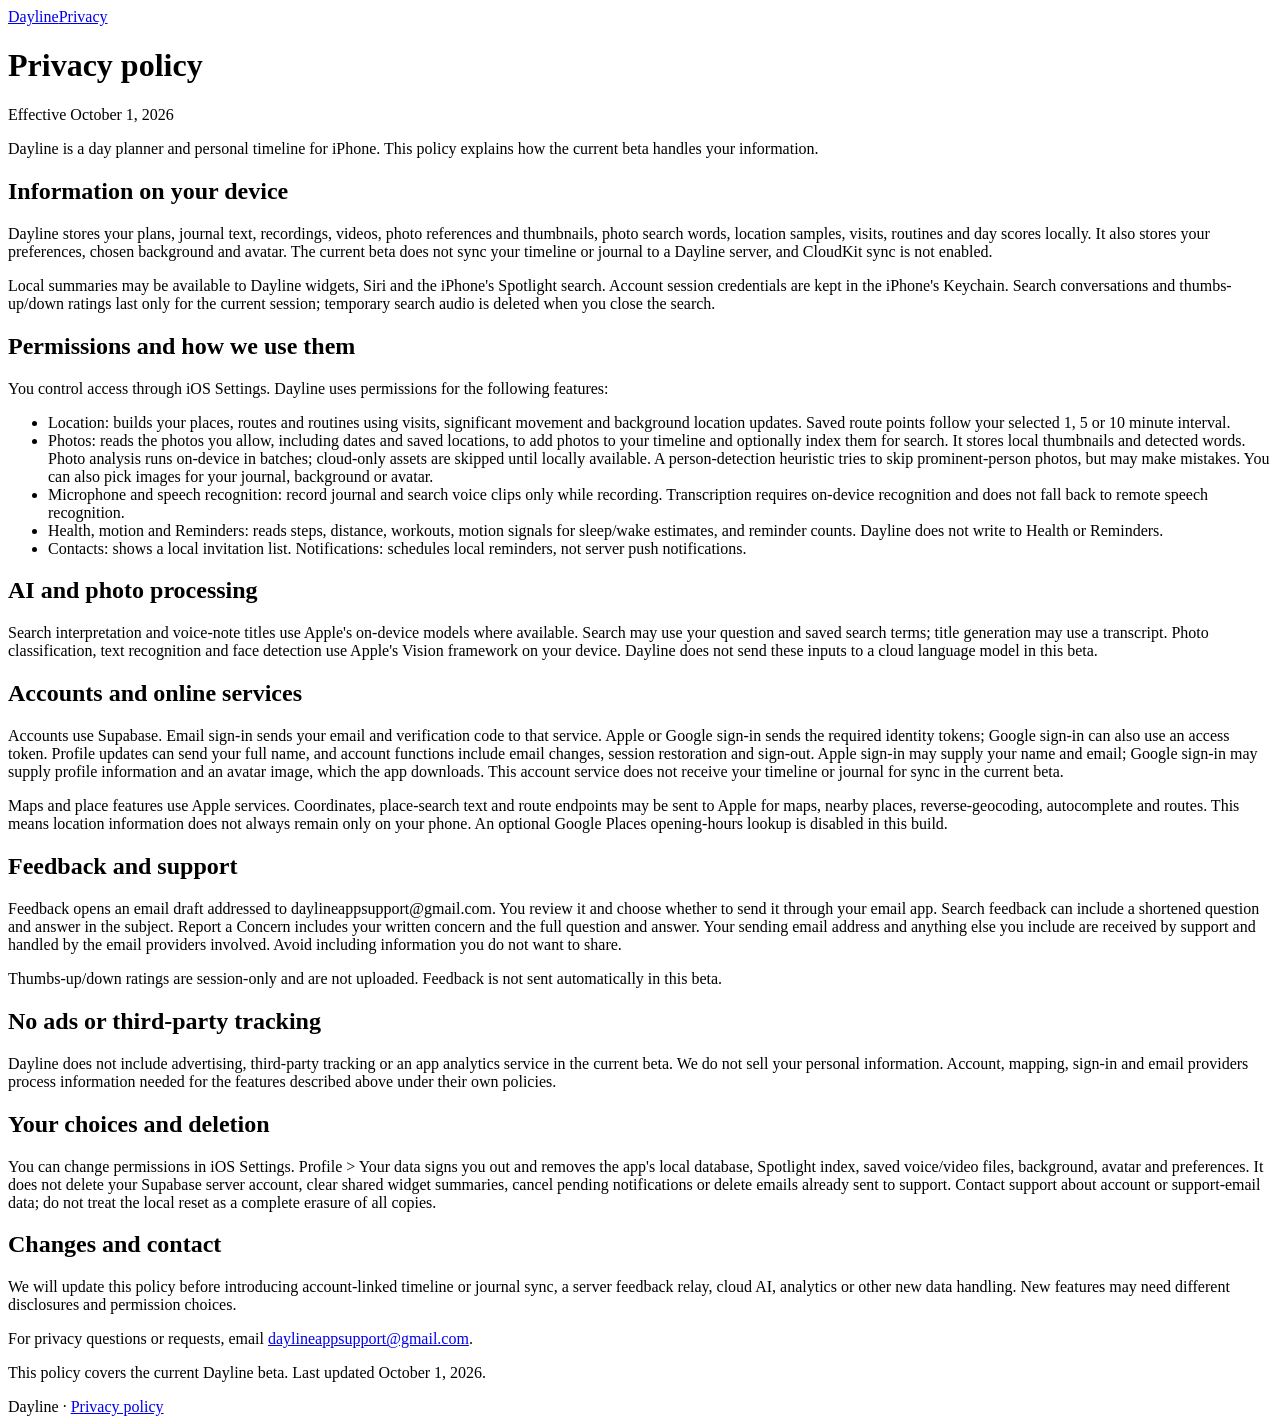
==== privacy/privacy/index.html @ a52454af "Rename 2-privacy.html to privacy/privacy/index.html" ====
<!doctype html><html lang="en-US"><head><meta charset="utf-8"><meta name="viewport" content="width=device-width,initial-scale=1"><title>Dayline | Privacy policy</title><meta name="description" content="Dayline, a day planner and personal timeline for iPhone."><link rel="stylesheet" href="/style.css"></head><body><header><a class="brand" href="/">Dayline</a><a href="/privacy">Privacy</a></header><main class="policy"><h1>Privacy policy</h1><p class="meta">Effective October 1, 2026</p><p>Dayline is a day planner and personal timeline for iPhone. This policy explains how the current beta handles your information.</p><section><h2>Information on your device</h2><p>Dayline stores your plans, journal text, recordings, videos, photo references and thumbnails, photo search words, location samples, visits, routines and day scores locally. It also stores your preferences, chosen background and avatar. The current beta does not sync your timeline or journal to a Dayline server, and CloudKit sync is not enabled.</p><p>Local summaries may be available to Dayline widgets, Siri and the iPhone's Spotlight search. Account session credentials are kept in the iPhone's Keychain. Search conversations and thumbs-up/down ratings last only for the current session; temporary search audio is deleted when you close the search.</p></section><section><h2>Permissions and how we use them</h2><p>You control access through iOS Settings. Dayline uses permissions for the following features:</p><ul><li>Location: builds your places, routes and routines using visits, significant movement and background location updates. Saved route points follow your selected 1, 5 or 10 minute interval.</li><li>Photos: reads the photos you allow, including dates and saved locations, to add photos to your timeline and optionally index them for search. It stores local thumbnails and detected words. Photo analysis runs on-device in batches; cloud-only assets are skipped until locally available. A person-detection heuristic tries to skip prominent-person photos, but may make mistakes. You can also pick images for your journal, background or avatar.</li><li>Microphone and speech recognition: record journal and search voice clips only while recording. Transcription requires on-device recognition and does not fall back to remote speech recognition.</li><li>Health, motion and Reminders: reads steps, distance, workouts, motion signals for sleep/wake estimates, and reminder counts. Dayline does not write to Health or Reminders.</li><li>Contacts: shows a local invitation list. Notifications: schedules local reminders, not server push notifications.</li></ul></section><section><h2>AI and photo processing</h2><p>Search interpretation and voice-note titles use Apple's on-device models where available. Search may use your question and saved search terms; title generation may use a transcript. Photo classification, text recognition and face detection use Apple's Vision framework on your device. Dayline does not send these inputs to a cloud language model in this beta.</p></section><section><h2>Accounts and online services</h2><p>Accounts use Supabase. Email sign-in sends your email and verification code to that service. Apple or Google sign-in sends the required identity tokens; Google sign-in can also use an access token. Profile updates can send your full name, and account functions include email changes, session restoration and sign-out. Apple sign-in may supply your name and email; Google sign-in may supply profile information and an avatar image, which the app downloads. This account service does not receive your timeline or journal for sync in the current beta.</p><p>Maps and place features use Apple services. Coordinates, place-search text and route endpoints may be sent to Apple for maps, nearby places, reverse-geocoding, autocomplete and routes. This means location information does not always remain only on your phone. An optional Google Places opening-hours lookup is disabled in this build.</p></section><section><h2>Feedback and support</h2><p>Feedback opens an email draft addressed to daylineappsupport@gmail.com. You review it and choose whether to send it through your email app. Search feedback can include a shortened question and answer in the subject. Report a Concern includes your written concern and the full question and answer. Your sending email address and anything else you include are received by support and handled by the email providers involved. Avoid including information you do not want to share.</p><p>Thumbs-up/down ratings are session-only and are not uploaded. Feedback is not sent automatically in this beta.</p></section><section><h2>No ads or third-party tracking</h2><p>Dayline does not include advertising, third-party tracking or an app analytics service in the current beta. We do not sell your personal information. Account, mapping, sign-in and email providers process information needed for the features described above under their own policies.</p></section><section><h2>Your choices and deletion</h2><p>You can change permissions in iOS Settings. Profile &gt; Your data signs you out and removes the app's local database, Spotlight index, saved voice/video files, background, avatar and preferences. It does not delete your Supabase server account, clear shared widget summaries, cancel pending notifications or delete emails already sent to support. Contact support about account or support-email data; do not treat the local reset as a complete erasure of all copies.</p></section><section><h2>Changes and contact</h2><p>We will update this policy before introducing account-linked timeline or journal sync, a server feedback relay, cloud AI, analytics or other new data handling. New features may need different disclosures and permission choices.</p><p>For privacy questions or requests, email <a href="mailto:daylineappsupport@gmail.com">daylineappsupport@gmail.com</a>.</p></section><p class="meta">This policy covers the current Dayline beta. Last updated October 1, 2026.</p></main><footer>Dayline · <a href="/privacy">Privacy policy</a></footer></body></html>
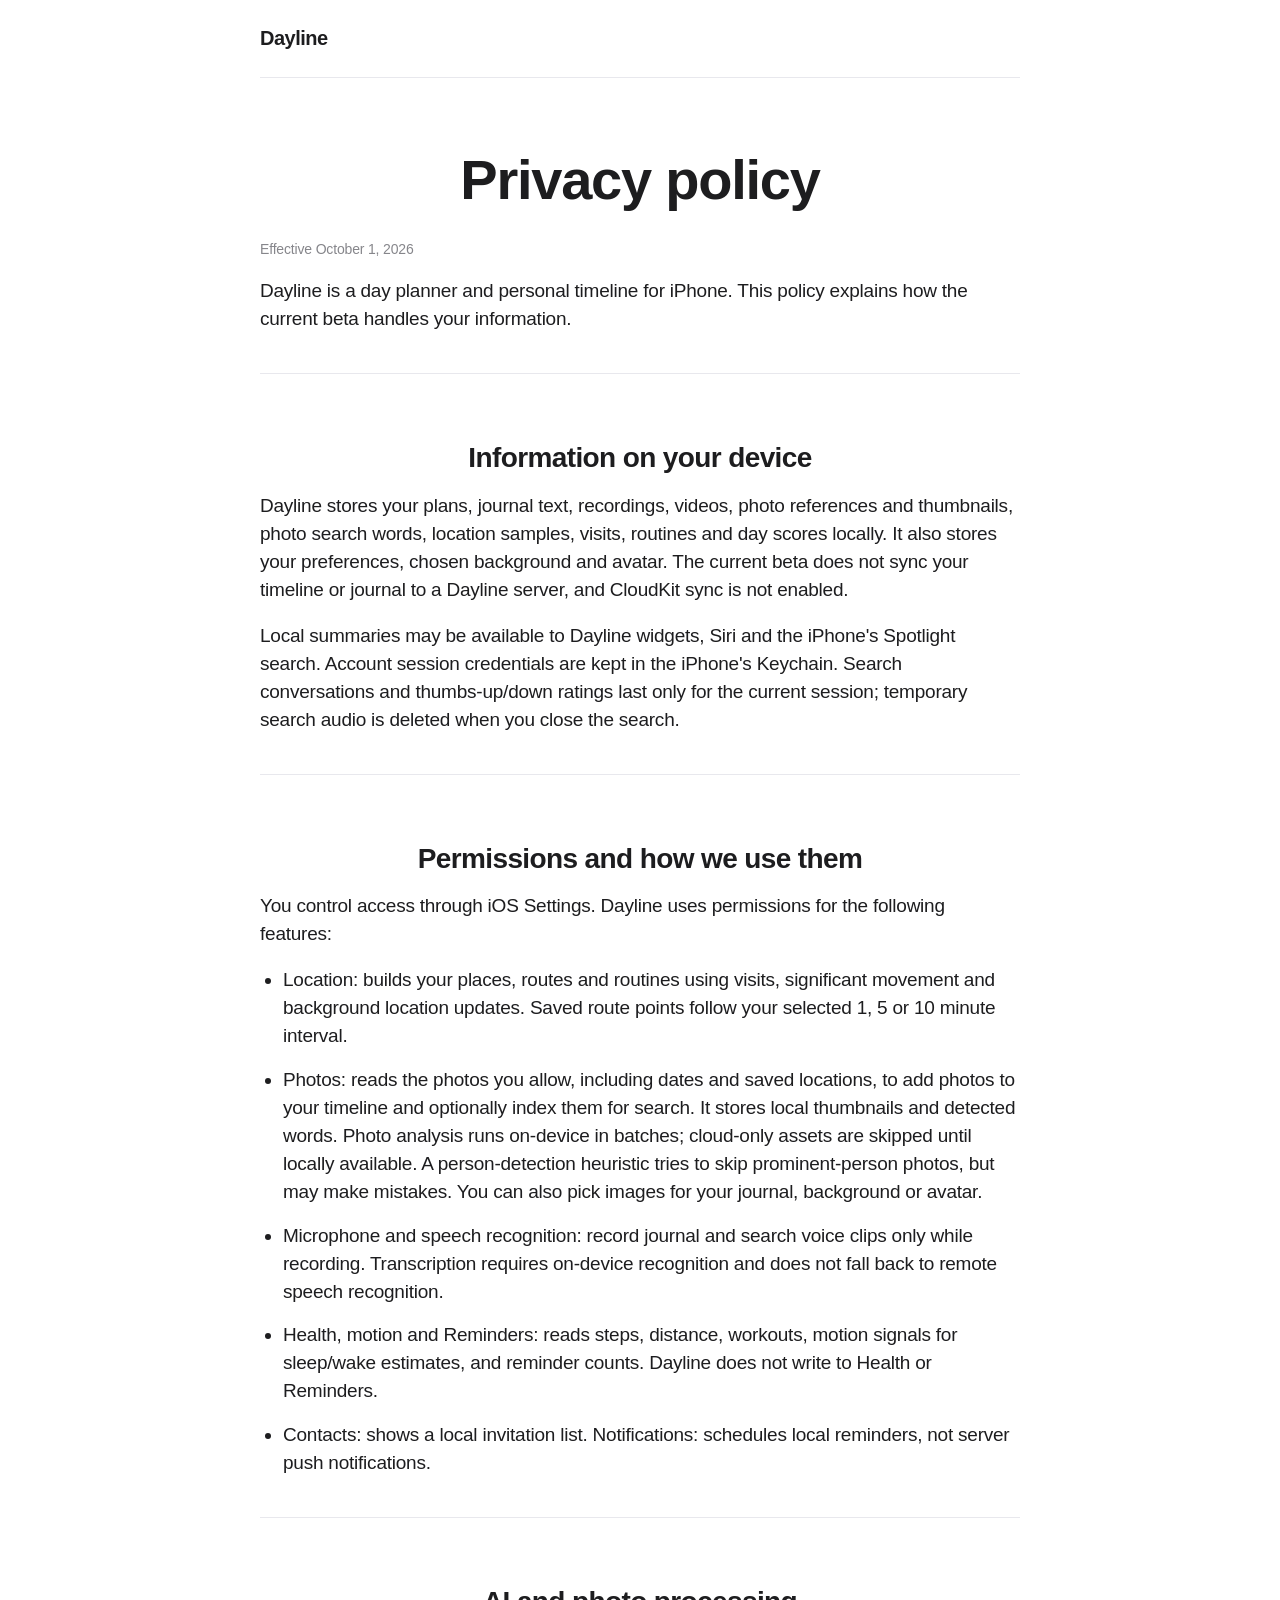
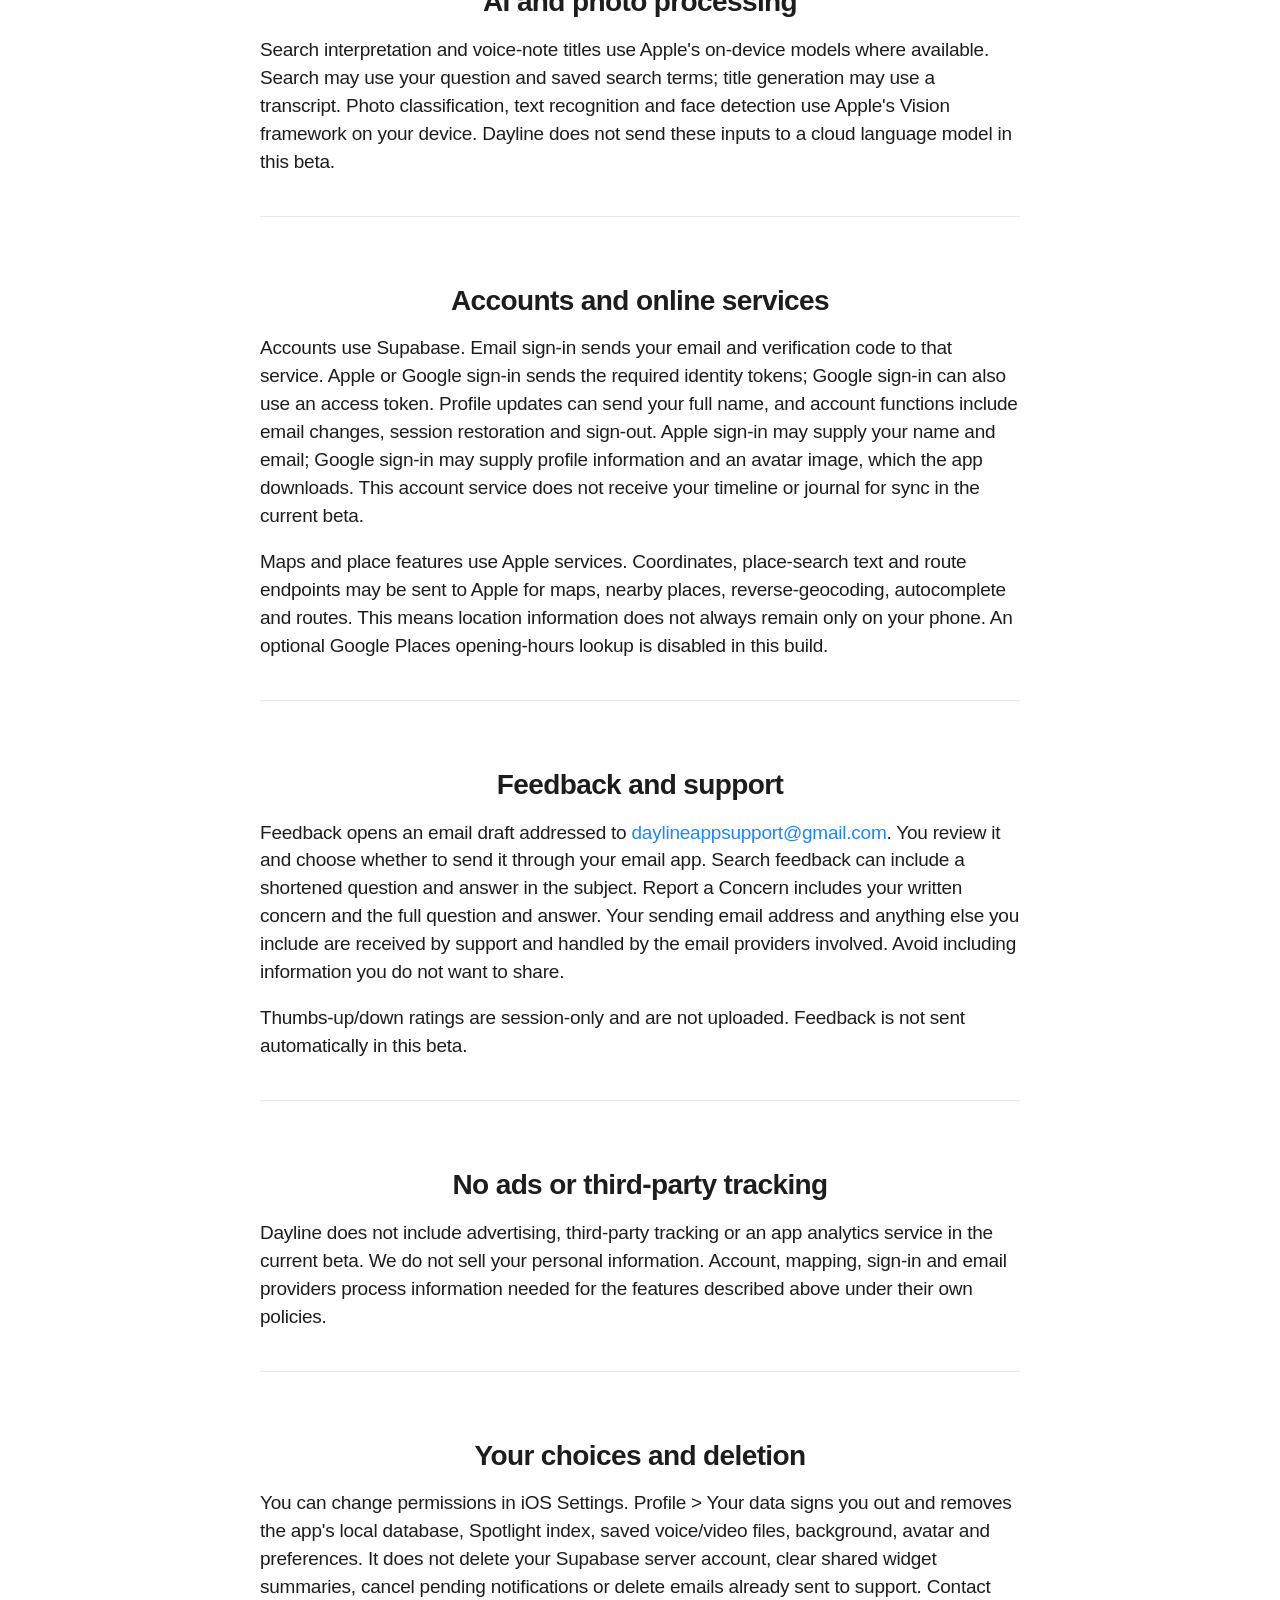
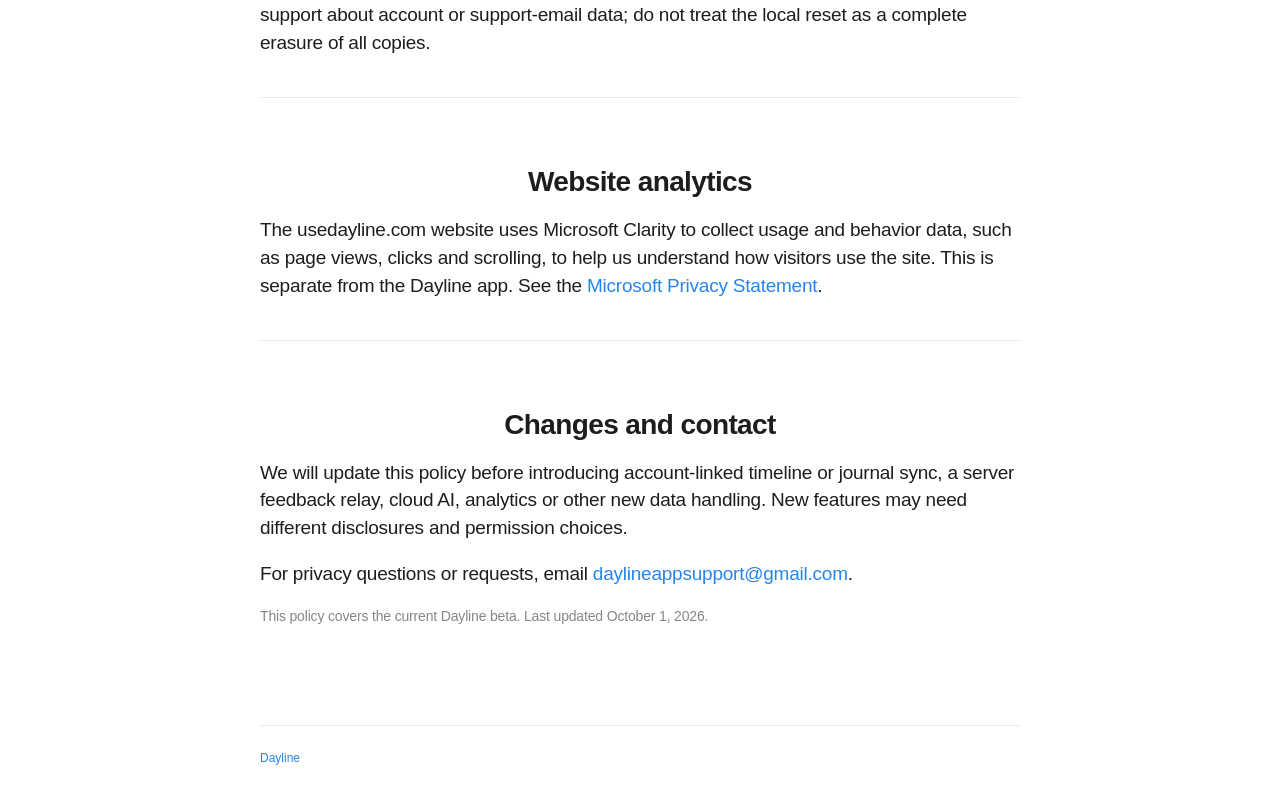
==== commit deba6f1b: "Keep all served privacy pages aligned with analytics disclosure Updated privacy policy to include we" ====
--- a/privacy/privacy/index.html
+++ b/privacy/privacy/index.html
@@ -1 +1,8 @@
-<!doctype html><html lang="en-US"><head><meta charset="utf-8"><meta name="viewport" content="width=device-width,initial-scale=1"><title>Dayline | Privacy policy</title><meta name="description" content="Dayline, a day planner and personal timeline for iPhone."><link rel="stylesheet" href="/style.css"></head><body><header><a class="brand" href="/">Dayline</a><a href="/privacy">Privacy</a></header><main class="policy"><h1>Privacy policy</h1><p class="meta">Effective October 1, 2026</p><p>Dayline is a day planner and personal timeline for iPhone. This policy explains how the current beta handles your information.</p><section><h2>Information on your device</h2><p>Dayline stores your plans, journal text, recordings, videos, photo references and thumbnails, photo search words, location samples, visits, routines and day scores locally. It also stores your preferences, chosen background and avatar. The current beta does not sync your timeline or journal to a Dayline server, and CloudKit sync is not enabled.</p><p>Local summaries may be available to Dayline widgets, Siri and the iPhone's Spotlight search. Account session credentials are kept in the iPhone's Keychain. Search conversations and thumbs-up/down ratings last only for the current session; temporary search audio is deleted when you close the search.</p></section><section><h2>Permissions and how we use them</h2><p>You control access through iOS Settings. Dayline uses permissions for the following features:</p><ul><li>Location: builds your places, routes and routines using visits, significant movement and background location updates. Saved route points follow your selected 1, 5 or 10 minute interval.</li><li>Photos: reads the photos you allow, including dates and saved locations, to add photos to your timeline and optionally index them for search. It stores local thumbnails and detected words. Photo analysis runs on-device in batches; cloud-only assets are skipped until locally available. A person-detection heuristic tries to skip prominent-person photos, but may make mistakes. You can also pick images for your journal, background or avatar.</li><li>Microphone and speech recognition: record journal and search voice clips only while recording. Transcription requires on-device recognition and does not fall back to remote speech recognition.</li><li>Health, motion and Reminders: reads steps, distance, workouts, motion signals for sleep/wake estimates, and reminder counts. Dayline does not write to Health or Reminders.</li><li>Contacts: shows a local invitation list. Notifications: schedules local reminders, not server push notifications.</li></ul></section><section><h2>AI and photo processing</h2><p>Search interpretation and voice-note titles use Apple's on-device models where available. Search may use your question and saved search terms; title generation may use a transcript. Photo classification, text recognition and face detection use Apple's Vision framework on your device. Dayline does not send these inputs to a cloud language model in this beta.</p></section><section><h2>Accounts and online services</h2><p>Accounts use Supabase. Email sign-in sends your email and verification code to that service. Apple or Google sign-in sends the required identity tokens; Google sign-in can also use an access token. Profile updates can send your full name, and account functions include email changes, session restoration and sign-out. Apple sign-in may supply your name and email; Google sign-in may supply profile information and an avatar image, which the app downloads. This account service does not receive your timeline or journal for sync in the current beta.</p><p>Maps and place features use Apple services. Coordinates, place-search text and route endpoints may be sent to Apple for maps, nearby places, reverse-geocoding, autocomplete and routes. This means location information does not always remain only on your phone. An optional Google Places opening-hours lookup is disabled in this build.</p></section><section><h2>Feedback and support</h2><p>Feedback opens an email draft addressed to daylineappsupport@gmail.com. You review it and choose whether to send it through your email app. Search feedback can include a shortened question and answer in the subject. Report a Concern includes your written concern and the full question and answer. Your sending email address and anything else you include are received by support and handled by the email providers involved. Avoid including information you do not want to share.</p><p>Thumbs-up/down ratings are session-only and are not uploaded. Feedback is not sent automatically in this beta.</p></section><section><h2>No ads or third-party tracking</h2><p>Dayline does not include advertising, third-party tracking or an app analytics service in the current beta. We do not sell your personal information. Account, mapping, sign-in and email providers process information needed for the features described above under their own policies.</p></section><section><h2>Your choices and deletion</h2><p>You can change permissions in iOS Settings. Profile &gt; Your data signs you out and removes the app's local database, Spotlight index, saved voice/video files, background, avatar and preferences. It does not delete your Supabase server account, clear shared widget summaries, cancel pending notifications or delete emails already sent to support. Contact support about account or support-email data; do not treat the local reset as a complete erasure of all copies.</p></section><section><h2>Changes and contact</h2><p>We will update this policy before introducing account-linked timeline or journal sync, a server feedback relay, cloud AI, analytics or other new data handling. New features may need different disclosures and permission choices.</p><p>For privacy questions or requests, email <a href="mailto:daylineappsupport@gmail.com">daylineappsupport@gmail.com</a>.</p></section><p class="meta">This policy covers the current Dayline beta. Last updated October 1, 2026.</p></main><footer>Dayline · <a href="/privacy">Privacy policy</a></footer></body></html>
+<!doctype html><html lang="en-US"><head><meta charset="utf-8"><meta name="viewport" content="width=device-width,initial-scale=1"><title>Dayline | Privacy policy</title><meta name="description" content="Dayline, a day planner and personal timeline for iPhone."><link rel="stylesheet" href="/style.css"><script type="text/javascript">
+    (function(c,l,a,r,i,t,y){
+        c[a]=c[a]||function(){(c[a].q=c[a].q||[]).push(arguments)};
+        t=l.createElement(r);t.async=1;t.src="https://www.clarity.ms/tag/"+i;
+        y=l.getElementsByTagName(r)[0];y.parentNode.insertBefore(t,y);
+    })(window, document, "clarity", "script", "yqswwnkluh");
+</script>
+</head><body><header><a class="brand" href="/">Dayline</a></header><main class="policy"><h1>Privacy policy</h1><p class="meta">Effective October 1, 2026</p><p>Dayline is a day planner and personal timeline for iPhone. This policy explains how the current beta handles your information.</p><section><h2>Information on your device</h2><p>Dayline stores your plans, journal text, recordings, videos, photo references and thumbnails, photo search words, location samples, visits, routines and day scores locally. It also stores your preferences, chosen background and avatar. The current beta does not sync your timeline or journal to a Dayline server, and CloudKit sync is not enabled.</p><p>Local summaries may be available to Dayline widgets, Siri and the iPhone's Spotlight search. Account session credentials are kept in the iPhone's Keychain. Search conversations and thumbs-up/down ratings last only for the current session; temporary search audio is deleted when you close the search.</p></section><section><h2>Permissions and how we use them</h2><p>You control access through iOS Settings. Dayline uses permissions for the following features:</p><ul><li>Location: builds your places, routes and routines using visits, significant movement and background location updates. Saved route points follow your selected 1, 5 or 10 minute interval.</li><li>Photos: reads the photos you allow, including dates and saved locations, to add photos to your timeline and optionally index them for search. It stores local thumbnails and detected words. Photo analysis runs on-device in batches; cloud-only assets are skipped until locally available. A person-detection heuristic tries to skip prominent-person photos, but may make mistakes. You can also pick images for your journal, background or avatar.</li><li>Microphone and speech recognition: record journal and search voice clips only while recording. Transcription requires on-device recognition and does not fall back to remote speech recognition.</li><li>Health, motion and Reminders: reads steps, distance, workouts, motion signals for sleep/wake estimates, and reminder counts. Dayline does not write to Health or Reminders.</li><li>Contacts: shows a local invitation list. Notifications: schedules local reminders, not server push notifications.</li></ul></section><section><h2>AI and photo processing</h2><p>Search interpretation and voice-note titles use Apple's on-device models where available. Search may use your question and saved search terms; title generation may use a transcript. Photo classification, text recognition and face detection use Apple's Vision framework on your device. Dayline does not send these inputs to a cloud language model in this beta.</p></section><section><h2>Accounts and online services</h2><p>Accounts use Supabase. Email sign-in sends your email and verification code to that service. Apple or Google sign-in sends the required identity tokens; Google sign-in can also use an access token. Profile updates can send your full name, and account functions include email changes, session restoration and sign-out. Apple sign-in may supply your name and email; Google sign-in may supply profile information and an avatar image, which the app downloads. This account service does not receive your timeline or journal for sync in the current beta.</p><p>Maps and place features use Apple services. Coordinates, place-search text and route endpoints may be sent to Apple for maps, nearby places, reverse-geocoding, autocomplete and routes. This means location information does not always remain only on your phone. An optional Google Places opening-hours lookup is disabled in this build.</p></section><section><h2>Feedback and support</h2><p>Feedback opens an email draft addressed to <a href="mailto:daylineappsupport@gmail.com">daylineappsupport@gmail.com</a>. You review it and choose whether to send it through your email app. Search feedback can include a shortened question and answer in the subject. Report a Concern includes your written concern and the full question and answer. Your sending email address and anything else you include are received by support and handled by the email providers involved. Avoid including information you do not want to share.</p><p>Thumbs-up/down ratings are session-only and are not uploaded. Feedback is not sent automatically in this beta.</p></section><section><h2>No ads or third-party tracking</h2><p>Dayline does not include advertising, third-party tracking or an app analytics service in the current beta. We do not sell your personal information. Account, mapping, sign-in and email providers process information needed for the features described above under their own policies.</p></section><section><h2>Your choices and deletion</h2><p>You can change permissions in iOS Settings. Profile &gt; Your data signs you out and removes the app's local database, Spotlight index, saved voice/video files, background, avatar and preferences. It does not delete your Supabase server account, clear shared widget summaries, cancel pending notifications or delete emails already sent to support. Contact support about account or support-email data; do not treat the local reset as a complete erasure of all copies.</p></section><section><h2>Website analytics</h2><p>The usedayline.com website uses Microsoft Clarity to collect usage and behavior data, such as page views, clicks and scrolling, to help us understand how visitors use the site. This is separate from the Dayline app. See the <a href="https://www.microsoft.com/en-us/privacy/privacystatement">Microsoft Privacy Statement</a>.</p></section><section><h2>Changes and contact</h2><p>We will update this policy before introducing account-linked timeline or journal sync, a server feedback relay, cloud AI, analytics or other new data handling. New features may need different disclosures and permission choices.</p><p>For privacy questions or requests, email <a href="mailto:daylineappsupport@gmail.com">daylineappsupport@gmail.com</a>.</p></section><p class="meta">This policy covers the current Dayline beta. Last updated October 1, 2026.</p></main><footer><a href="/">Dayline</a></footer></body></html>
--- a/style.css
+++ b/style.css
@@ -0,0 +1,19 @@
+
+:root { color-scheme: light dark; --bg:#fff; --text:#1d1d1f; --secondary:#86868b; --line:#e8e8ed; --accent:#2585ee; }
+*{box-sizing:border-box}
+body{margin:0;background:var(--bg);color:var(--text);font-family:-apple-system,BlinkMacSystemFont,"Helvetica Neue",Helvetica,Arial,sans-serif;line-height:1.47;-webkit-font-smoothing:antialiased;-moz-osx-font-smoothing:grayscale}
+header,main,footer{width:min(100% - 48px,760px);margin:auto}
+header{padding:24px 0;display:flex;justify-content:space-between;align-items:center;border-bottom:1px solid var(--line)}
+a{color:var(--accent);text-decoration:none}a:hover{text-decoration:underline}
+.brand{color:var(--text);font-size:20px;font-weight:600;letter-spacing:-.025em}
+h1{font-size:56px;line-height:1.08;letter-spacing:-.022em;margin:0 0 28px;font-weight:700}
+.policy{padding:72px 0 80px}
+.policy h2{font-size:28px;line-height:1.14;letter-spacing:-.022em;font-weight:700;margin:52px 0 18px}
+.policy p,.policy li{font-size:19px;line-height:1.47;letter-spacing:-.012em;color:var(--text)}
+.policy p{margin:18px 0}.policy li{margin:16px 0}.policy ul{padding-left:23px}
+.policy .meta{font-size:14px;color:var(--secondary)}
+footer{padding:24px 0 32px;border-top:1px solid var(--line);color:var(--secondary);font-size:12px}
+@media(max-width:600px){.policy{padding:54px 0 64px}.policy h1{font-size:44px}.policy h2{font-size:25px;margin-top:44px}.policy p,.policy li{font-size:17px;line-height:1.47}}
+@media(prefers-color-scheme:dark){:root{--bg:#000;--text:#f5f5f7;--secondary:#86868b;--line:#29292c;--accent:#2997ff}}
+.policy h1,.policy h2{text-align:center;text-wrap:balance;max-width:620px;margin-left:auto;margin-right:auto}
+.policy section{padding-top:16px;margin-top:40px;border-top:1px solid var(--line)}
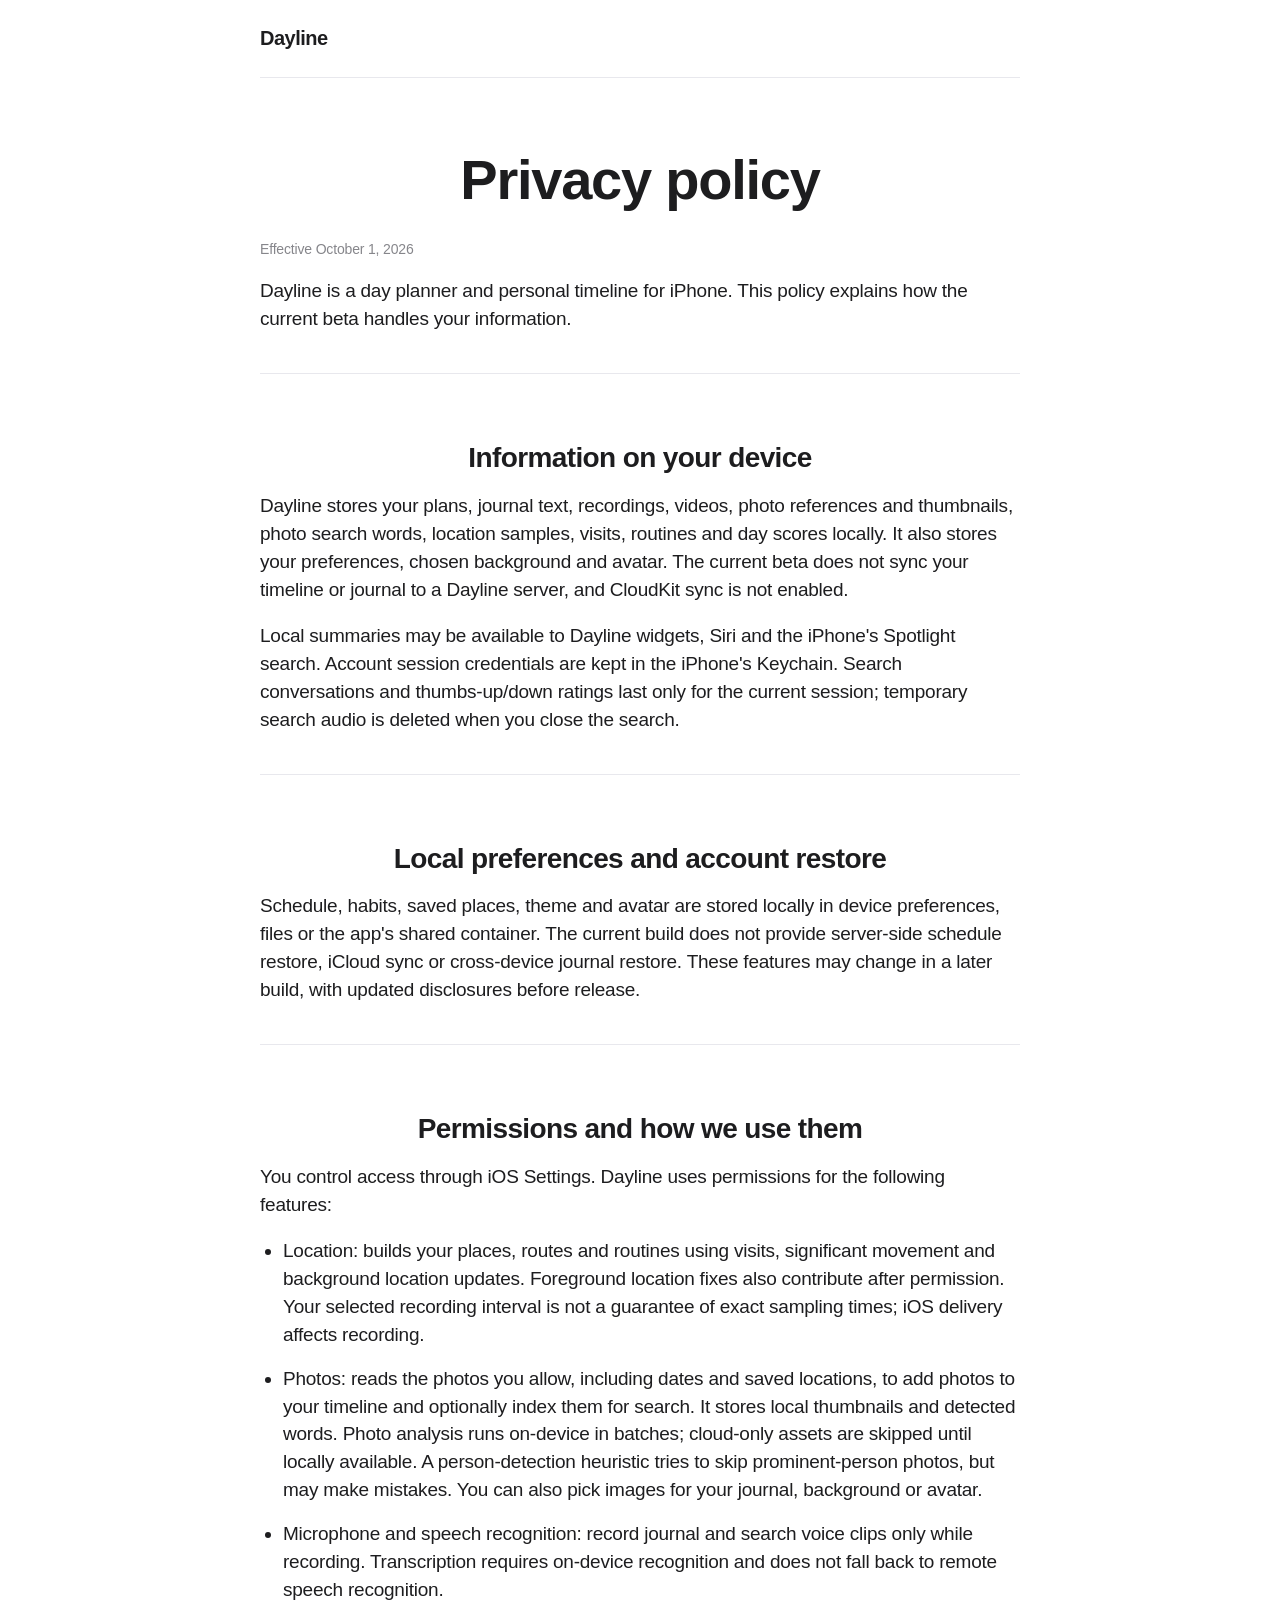
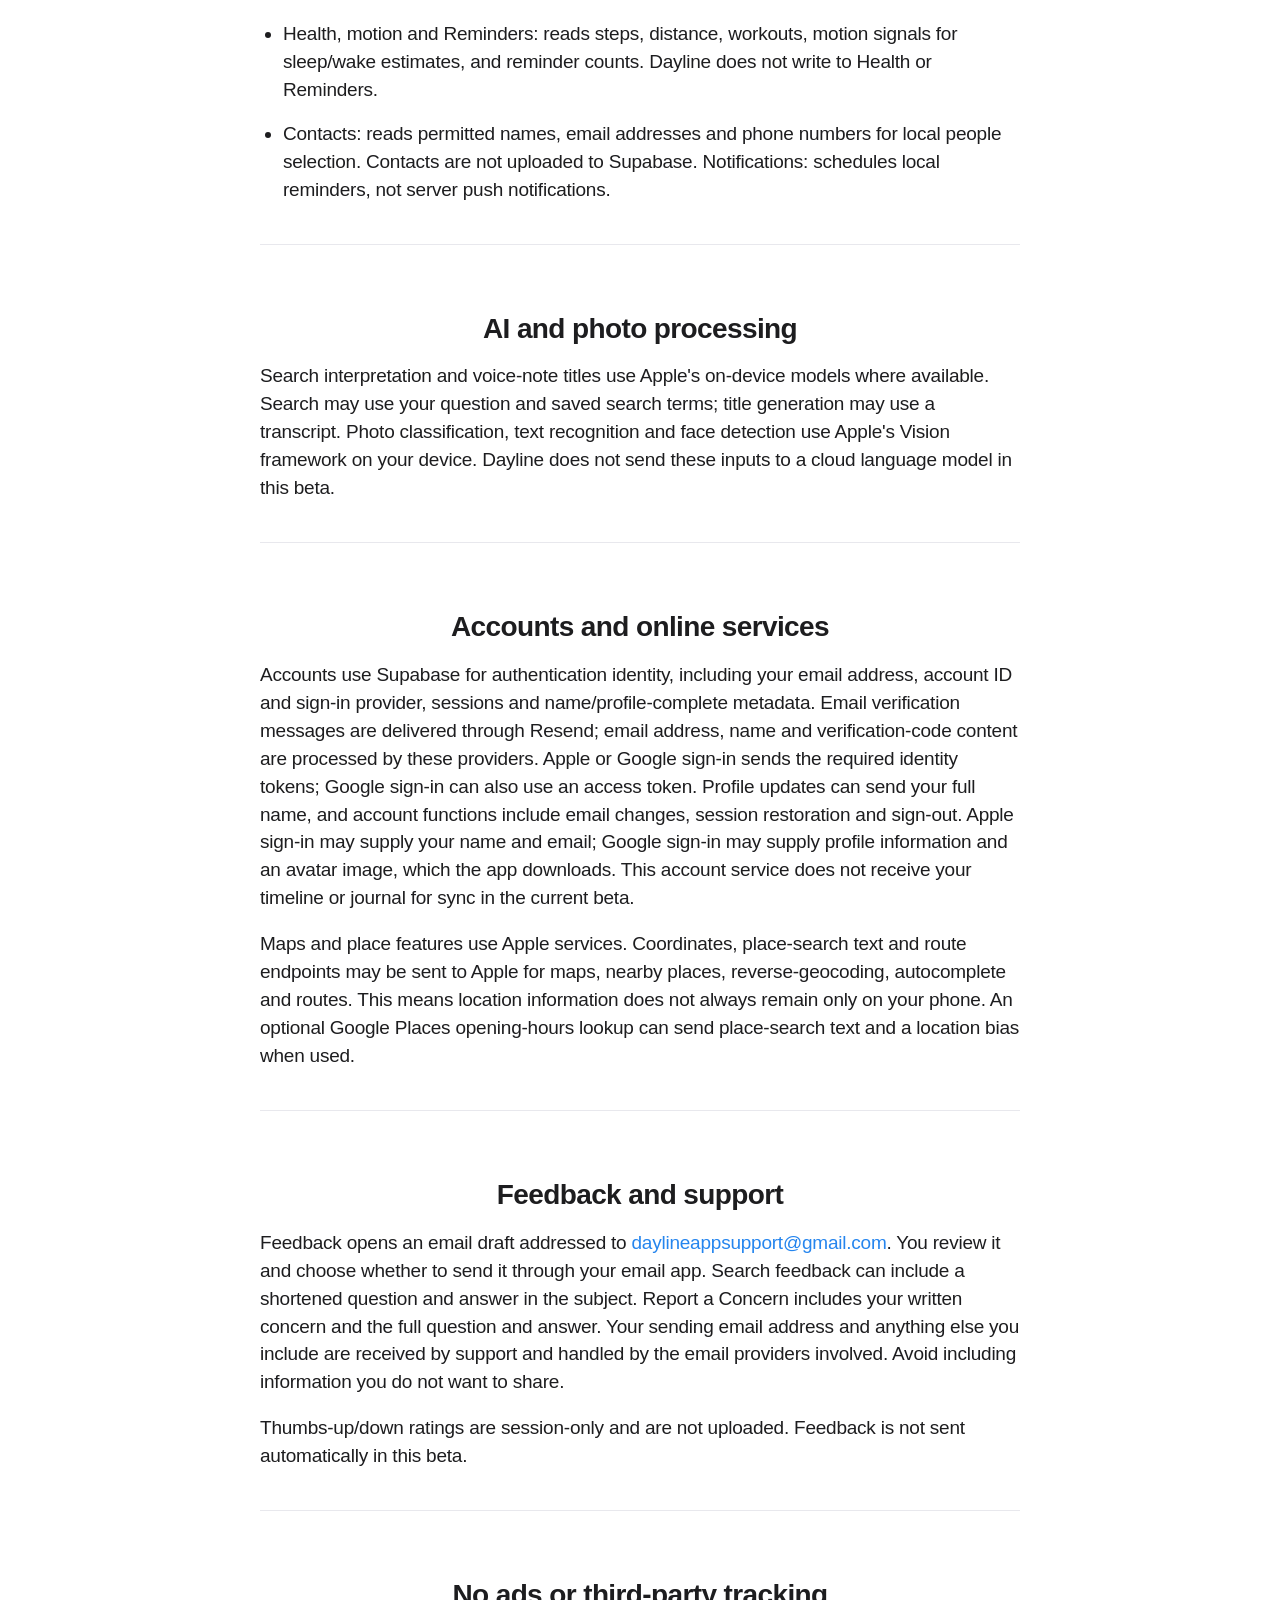
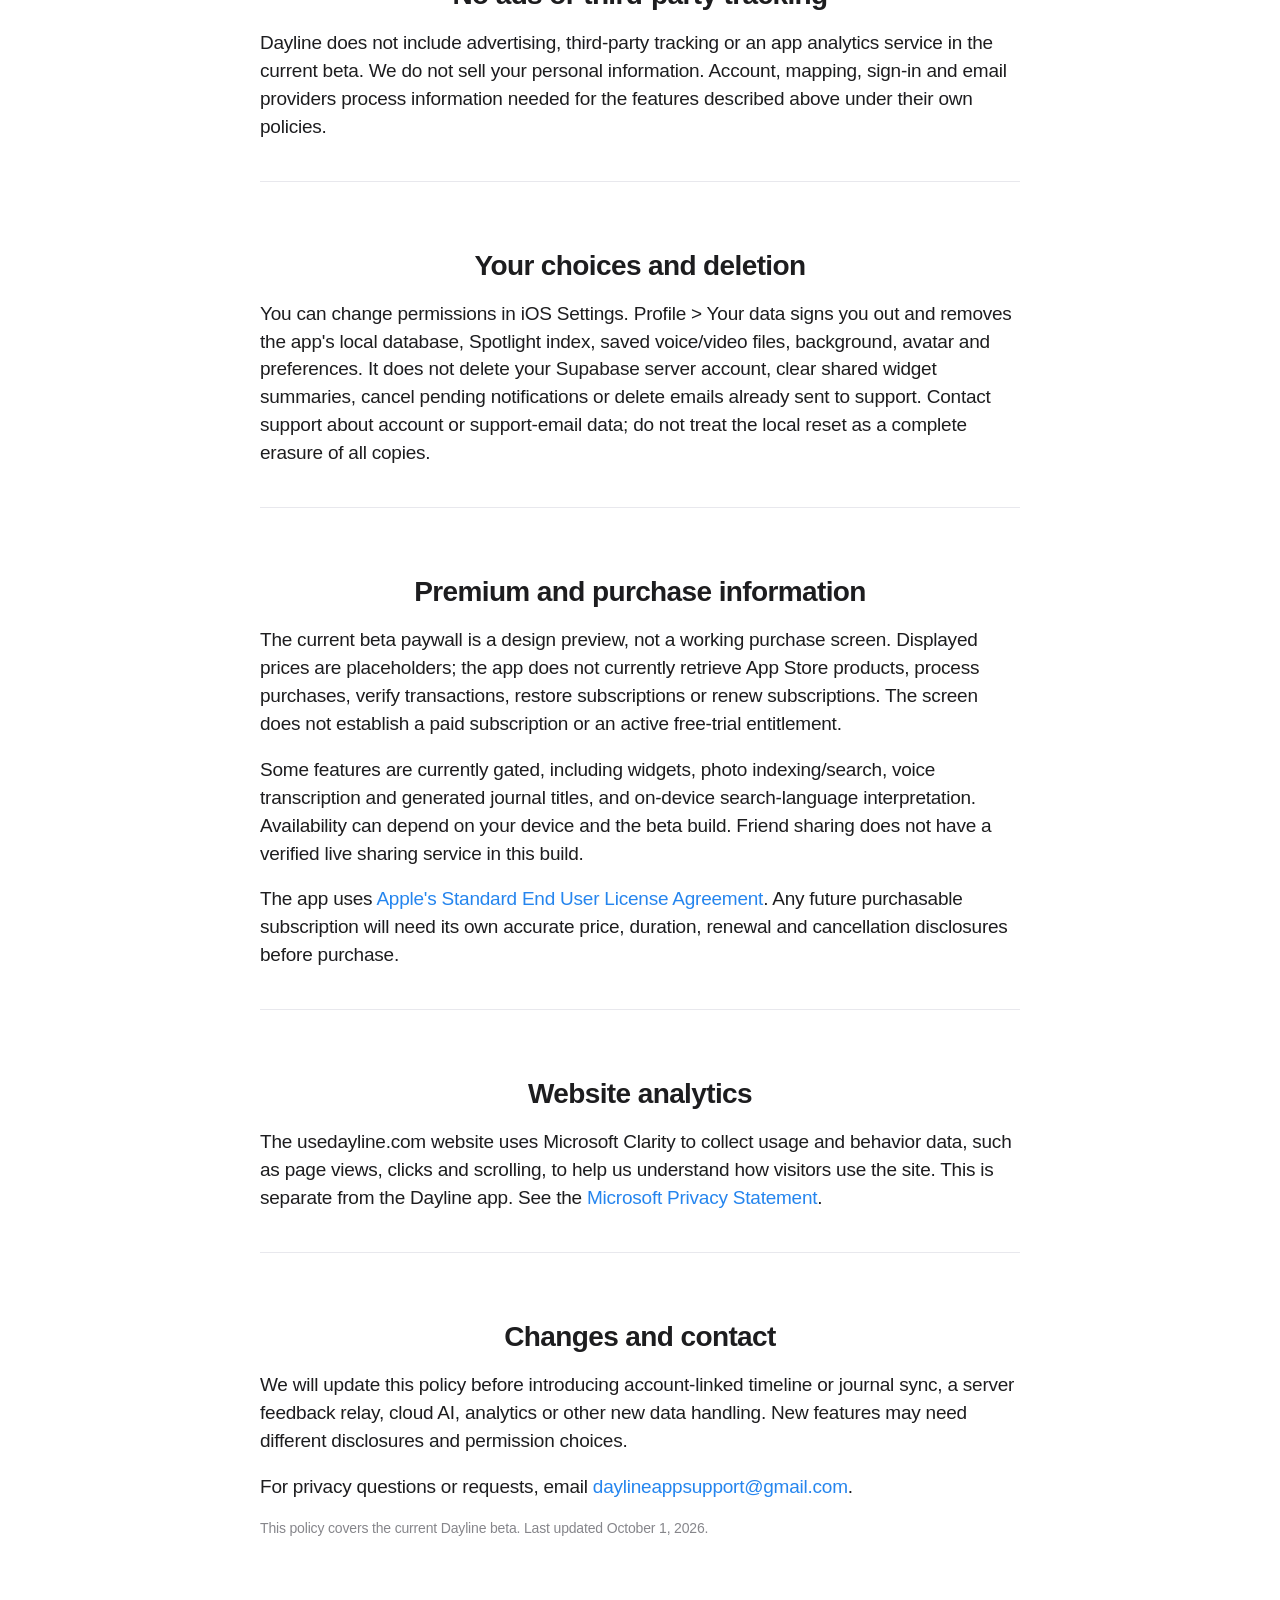
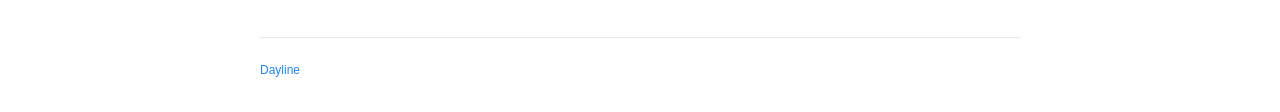
==== commit d0b9e95e: "Keep existing nested privacy copy aligned with current policy Updated privacy policy to include deta" ====
--- a/privacy/privacy/index.html
+++ b/privacy/privacy/index.html
@@ -1,8 +1,27 @@
-<!doctype html><html lang="en-US"><head><meta charset="utf-8"><meta name="viewport" content="width=device-width,initial-scale=1"><title>Dayline | Privacy policy</title><meta name="description" content="Dayline, a day planner and personal timeline for iPhone."><link rel="stylesheet" href="/style.css"><script type="text/javascript">
+<!doctype html><html lang="en-US"><head><meta charset="utf-8"><meta name="viewport" content="width=device-width,initial-scale=1"><title>Dayline | Privacy policy</title><meta name="description" content="Read how the current Dayline beta handles local timeline and journal data, permissions, accounts, maps, support and website analytics."><link rel="stylesheet" href="/style.css"><script type="text/javascript">
     (function(c,l,a,r,i,t,y){
         c[a]=c[a]||function(){(c[a].q=c[a].q||[]).push(arguments)};
         t=l.createElement(r);t.async=1;t.src="https://www.clarity.ms/tag/"+i;
         y=l.getElementsByTagName(r)[0];y.parentNode.insertBefore(t,y);
     })(window, document, "clarity", "script", "yqswwnkluh");
 </script>
-</head><body><header><a class="brand" href="/">Dayline</a></header><main class="policy"><h1>Privacy policy</h1><p class="meta">Effective October 1, 2026</p><p>Dayline is a day planner and personal timeline for iPhone. This policy explains how the current beta handles your information.</p><section><h2>Information on your device</h2><p>Dayline stores your plans, journal text, recordings, videos, photo references and thumbnails, photo search words, location samples, visits, routines and day scores locally. It also stores your preferences, chosen background and avatar. The current beta does not sync your timeline or journal to a Dayline server, and CloudKit sync is not enabled.</p><p>Local summaries may be available to Dayline widgets, Siri and the iPhone's Spotlight search. Account session credentials are kept in the iPhone's Keychain. Search conversations and thumbs-up/down ratings last only for the current session; temporary search audio is deleted when you close the search.</p></section><section><h2>Permissions and how we use them</h2><p>You control access through iOS Settings. Dayline uses permissions for the following features:</p><ul><li>Location: builds your places, routes and routines using visits, significant movement and background location updates. Saved route points follow your selected 1, 5 or 10 minute interval.</li><li>Photos: reads the photos you allow, including dates and saved locations, to add photos to your timeline and optionally index them for search. It stores local thumbnails and detected words. Photo analysis runs on-device in batches; cloud-only assets are skipped until locally available. A person-detection heuristic tries to skip prominent-person photos, but may make mistakes. You can also pick images for your journal, background or avatar.</li><li>Microphone and speech recognition: record journal and search voice clips only while recording. Transcription requires on-device recognition and does not fall back to remote speech recognition.</li><li>Health, motion and Reminders: reads steps, distance, workouts, motion signals for sleep/wake estimates, and reminder counts. Dayline does not write to Health or Reminders.</li><li>Contacts: shows a local invitation list. Notifications: schedules local reminders, not server push notifications.</li></ul></section><section><h2>AI and photo processing</h2><p>Search interpretation and voice-note titles use Apple's on-device models where available. Search may use your question and saved search terms; title generation may use a transcript. Photo classification, text recognition and face detection use Apple's Vision framework on your device. Dayline does not send these inputs to a cloud language model in this beta.</p></section><section><h2>Accounts and online services</h2><p>Accounts use Supabase. Email sign-in sends your email and verification code to that service. Apple or Google sign-in sends the required identity tokens; Google sign-in can also use an access token. Profile updates can send your full name, and account functions include email changes, session restoration and sign-out. Apple sign-in may supply your name and email; Google sign-in may supply profile information and an avatar image, which the app downloads. This account service does not receive your timeline or journal for sync in the current beta.</p><p>Maps and place features use Apple services. Coordinates, place-search text and route endpoints may be sent to Apple for maps, nearby places, reverse-geocoding, autocomplete and routes. This means location information does not always remain only on your phone. An optional Google Places opening-hours lookup is disabled in this build.</p></section><section><h2>Feedback and support</h2><p>Feedback opens an email draft addressed to <a href="mailto:daylineappsupport@gmail.com">daylineappsupport@gmail.com</a>. You review it and choose whether to send it through your email app. Search feedback can include a shortened question and answer in the subject. Report a Concern includes your written concern and the full question and answer. Your sending email address and anything else you include are received by support and handled by the email providers involved. Avoid including information you do not want to share.</p><p>Thumbs-up/down ratings are session-only and are not uploaded. Feedback is not sent automatically in this beta.</p></section><section><h2>No ads or third-party tracking</h2><p>Dayline does not include advertising, third-party tracking or an app analytics service in the current beta. We do not sell your personal information. Account, mapping, sign-in and email providers process information needed for the features described above under their own policies.</p></section><section><h2>Your choices and deletion</h2><p>You can change permissions in iOS Settings. Profile &gt; Your data signs you out and removes the app's local database, Spotlight index, saved voice/video files, background, avatar and preferences. It does not delete your Supabase server account, clear shared widget summaries, cancel pending notifications or delete emails already sent to support. Contact support about account or support-email data; do not treat the local reset as a complete erasure of all copies.</p></section><section><h2>Website analytics</h2><p>The usedayline.com website uses Microsoft Clarity to collect usage and behavior data, such as page views, clicks and scrolling, to help us understand how visitors use the site. This is separate from the Dayline app. See the <a href="https://www.microsoft.com/en-us/privacy/privacystatement">Microsoft Privacy Statement</a>.</p></section><section><h2>Changes and contact</h2><p>We will update this policy before introducing account-linked timeline or journal sync, a server feedback relay, cloud AI, analytics or other new data handling. New features may need different disclosures and permission choices.</p><p>For privacy questions or requests, email <a href="mailto:daylineappsupport@gmail.com">daylineappsupport@gmail.com</a>.</p></section><p class="meta">This policy covers the current Dayline beta. Last updated October 1, 2026.</p></main><footer><a href="/">Dayline</a></footer></body></html>
+<style>html{background:var(--bg,#fff);}@media(prefers-color-scheme:dark){html{background:#000;}}</style><link rel="canonical" href="https://usedayline.com/privacy">
+<meta property="og:type" content="website">
+<meta property="og:title" content="Dayline | Privacy policy">
+<meta property="og:description" content="Read how the current Dayline beta handles local timeline and journal data, permissions, accounts, maps, support and website analytics.">
+<meta property="og:url" content="https://usedayline.com/privacy">
+<meta property="og:site_name" content="Dayline">
+</head><body><header><a class="brand" href="/">Dayline</a></header><main class="policy"><h1>Privacy policy</h1><p class="meta">Effective October 1, 2026</p><p>Dayline is a day planner and personal timeline for iPhone. This policy explains how the current beta handles your information.</p><section><h2>Information on your device</h2><p>Dayline stores your plans, journal text, recordings, videos, photo references and thumbnails, photo search words, location samples, visits, routines and day scores locally. It also stores your preferences, chosen background and avatar. The current beta does not sync your timeline or journal to a Dayline server, and CloudKit sync is not enabled.</p><p>Local summaries may be available to Dayline widgets, Siri and the iPhone's Spotlight search. Account session credentials are kept in the iPhone's Keychain. Search conversations and thumbs-up/down ratings last only for the current session; temporary search audio is deleted when you close the search.</p></section><section><h2>Local preferences and account restore</h2><p>Schedule, habits, saved places, theme and avatar are stored locally in device preferences, files or the app's shared container. The current build does not provide server-side schedule restore, iCloud sync or cross-device journal restore. These features may change in a later build, with updated disclosures before release.</p></section><section><h2>Permissions and how we use them</h2><p>You control access through iOS Settings. Dayline uses permissions for the following features:</p><ul><li>Location: builds your places, routes and routines using visits, significant movement and background location updates. Foreground location fixes also contribute after permission. Your selected recording interval is not a guarantee of exact sampling times; iOS delivery affects recording.</li><li>Photos: reads the photos you allow, including dates and saved locations, to add photos to your timeline and optionally index them for search. It stores local thumbnails and detected words. Photo analysis runs on-device in batches; cloud-only assets are skipped until locally available. A person-detection heuristic tries to skip prominent-person photos, but may make mistakes. You can also pick images for your journal, background or avatar.</li><li>Microphone and speech recognition: record journal and search voice clips only while recording. Transcription requires on-device recognition and does not fall back to remote speech recognition.</li><li>Health, motion and Reminders: reads steps, distance, workouts, motion signals for sleep/wake estimates, and reminder counts. Dayline does not write to Health or Reminders.</li><li>Contacts: reads permitted names, email addresses and phone numbers for local people selection. Contacts are not uploaded to Supabase. Notifications: schedules local reminders, not server push notifications.</li></ul></section><section><h2>AI and photo processing</h2><p>Search interpretation and voice-note titles use Apple's on-device models where available. Search may use your question and saved search terms; title generation may use a transcript. Photo classification, text recognition and face detection use Apple's Vision framework on your device. Dayline does not send these inputs to a cloud language model in this beta.</p></section><section><h2>Accounts and online services</h2><p>Accounts use Supabase for authentication identity, including your email address, account ID and sign-in provider, sessions and name/profile-complete metadata. Email verification messages are delivered through Resend; email address, name and verification-code content are processed by these providers. Apple or Google sign-in sends the required identity tokens; Google sign-in can also use an access token. Profile updates can send your full name, and account functions include email changes, session restoration and sign-out. Apple sign-in may supply your name and email; Google sign-in may supply profile information and an avatar image, which the app downloads. This account service does not receive your timeline or journal for sync in the current beta.</p><p>Maps and place features use Apple services. Coordinates, place-search text and route endpoints may be sent to Apple for maps, nearby places, reverse-geocoding, autocomplete and routes. This means location information does not always remain only on your phone. An optional Google Places opening-hours lookup can send place-search text and a location bias when used.</p></section><section><h2>Feedback and support</h2><p>Feedback opens an email draft addressed to <a href="mailto:daylineappsupport@gmail.com">daylineappsupport@gmail.com</a>. You review it and choose whether to send it through your email app. Search feedback can include a shortened question and answer in the subject. Report a Concern includes your written concern and the full question and answer. Your sending email address and anything else you include are received by support and handled by the email providers involved. Avoid including information you do not want to share.</p><p>Thumbs-up/down ratings are session-only and are not uploaded. Feedback is not sent automatically in this beta.</p></section><section><h2>No ads or third-party tracking</h2><p>Dayline does not include advertising, third-party tracking or an app analytics service in the current beta. We do not sell your personal information. Account, mapping, sign-in and email providers process information needed for the features described above under their own policies.</p></section><section><h2>Your choices and deletion</h2><p>You can change permissions in iOS Settings. Profile &gt; Your data signs you out and removes the app's local database, Spotlight index, saved voice/video files, background, avatar and preferences. It does not delete your Supabase server account, clear shared widget summaries, cancel pending notifications or delete emails already sent to support. Contact support about account or support-email data; do not treat the local reset as a complete erasure of all copies.</p></section><section><h2>Premium and purchase information</h2><p>The current beta paywall is a design preview, not a working purchase screen. Displayed prices are placeholders; the app does not currently retrieve App Store products, process purchases, verify transactions, restore subscriptions or renew subscriptions. The screen does not establish a paid subscription or an active free-trial entitlement.</p><p>Some features are currently gated, including widgets, photo indexing/search, voice transcription and generated journal titles, and on-device search-language interpretation. Availability can depend on your device and the beta build. Friend sharing does not have a verified live sharing service in this build.</p><p>The app uses <a href="https://www.apple.com/legal/internet-services/itunes/dev/stdeula/">Apple's Standard End User License Agreement</a>. Any future purchasable subscription will need its own accurate price, duration, renewal and cancellation disclosures before purchase.</p></section><section><h2>Website analytics</h2><p>The usedayline.com website uses Microsoft Clarity to collect usage and behavior data, such as page views, clicks and scrolling, to help us understand how visitors use the site. This is separate from the Dayline app. See the <a href="https://www.microsoft.com/en-us/privacy/privacystatement">Microsoft Privacy Statement</a>.</p></section><section><h2>Changes and contact</h2><p>We will update this policy before introducing account-linked timeline or journal sync, a server feedback relay, cloud AI, analytics or other new data handling. New features may need different disclosures and permission choices.</p><p>For privacy questions or requests, email <a href="mailto:daylineappsupport@gmail.com">daylineappsupport@gmail.com</a>.</p></section><p class="meta">This policy covers the current Dayline beta. Last updated October 1, 2026.</p></main><footer><a href="/">Dayline</a></footer><script>
+(()=>{
+ let leaving=false,departure=null;
+ document.addEventListener('click',event=>{
+  const link=event.target.closest('a[href="/"]');
+  if(!link||event.defaultPrevented||event.button!==0||event.metaKey||event.ctrlKey||event.shiftKey||event.altKey||link.target==='_blank'||matchMedia('(prefers-reduced-motion:reduce)').matches)return;
+  event.preventDefault();if(leaving)return;leaving=true;
+  try{sessionStorage.setItem('dayline-return','1');}catch(e){}
+  departure=document.body.animate([{opacity:1,transform:'translate3d(0,0,0)'},{opacity:0,transform:'translate3d(-24px,0,0)'}],{duration:220,easing:'cubic-bezier(.25,.1,.25,1)',fill:'forwards'});
+  departure.finished.then(()=>location.assign(link.href)).catch(()=>{leaving=false;});
+ });
+ addEventListener('pageshow',()=>{if(departure)departure.cancel();leaving=false;});
+})();
+</script></body></html>
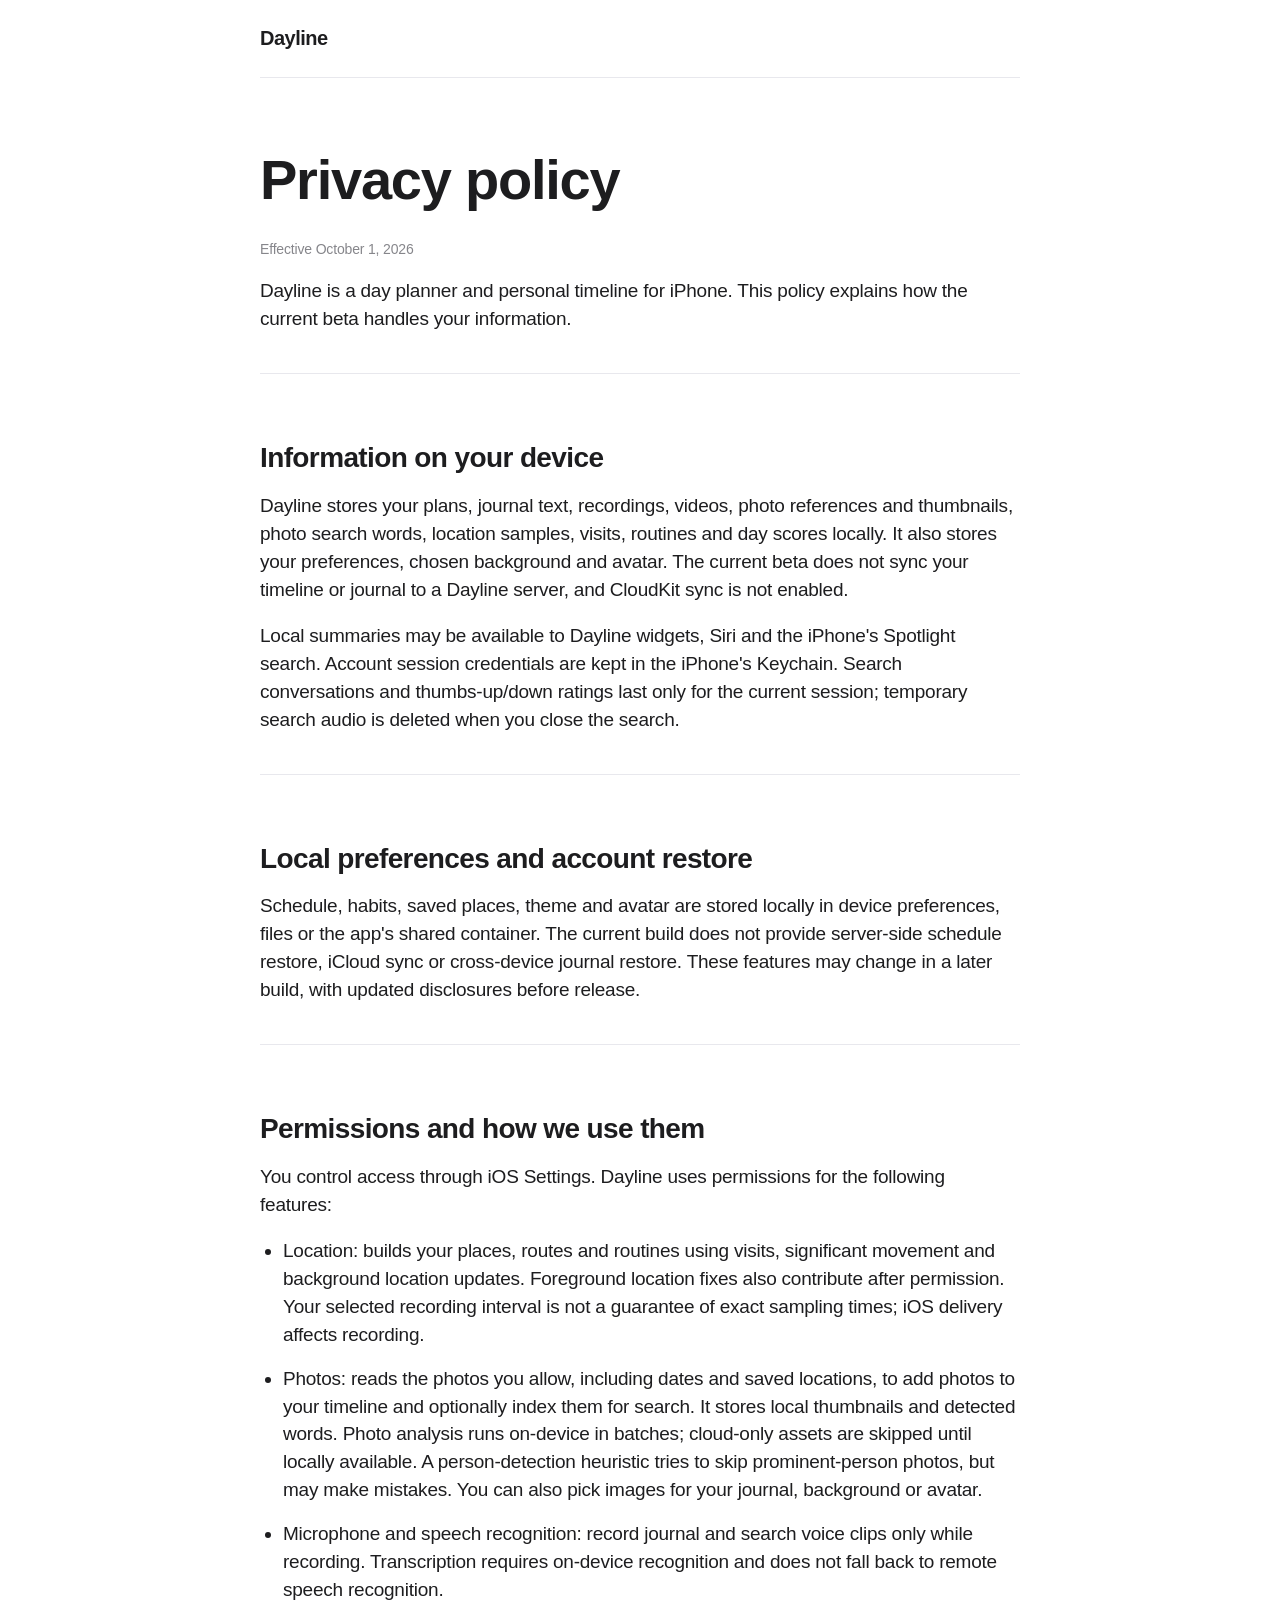
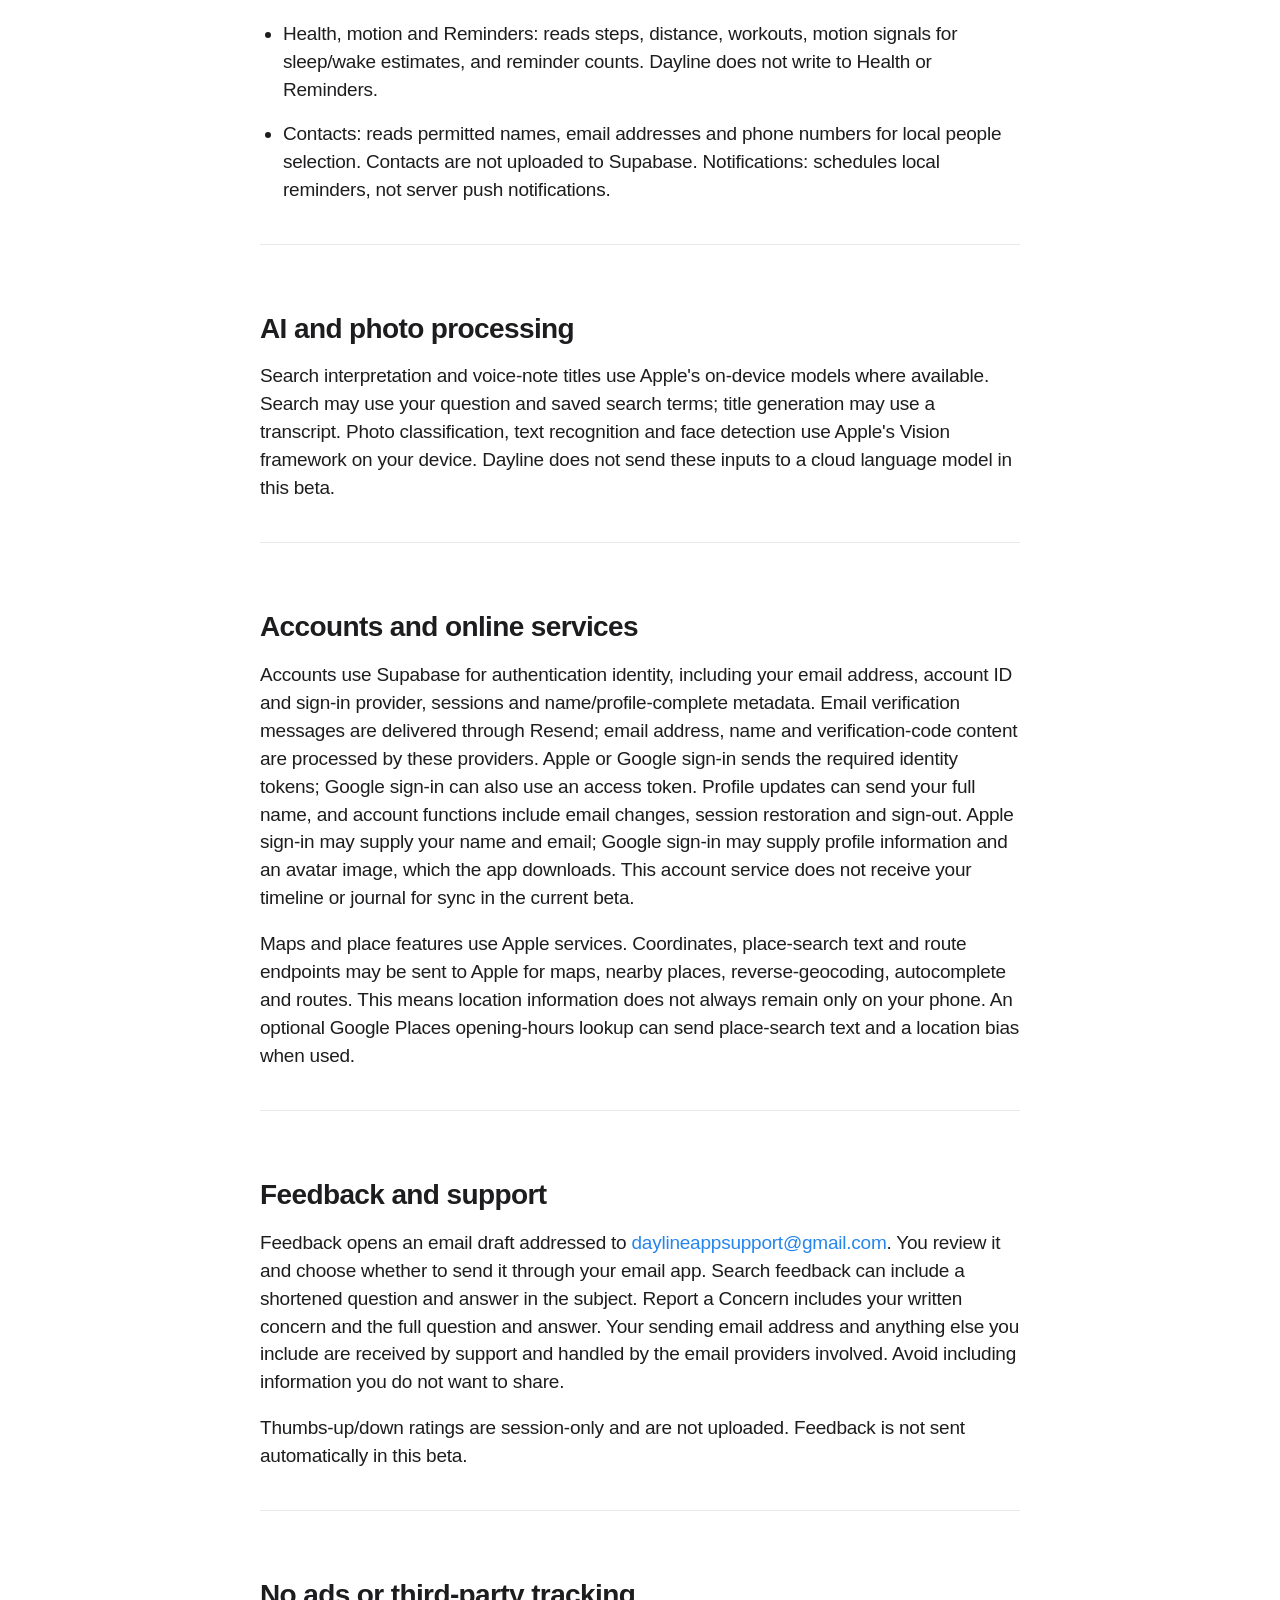
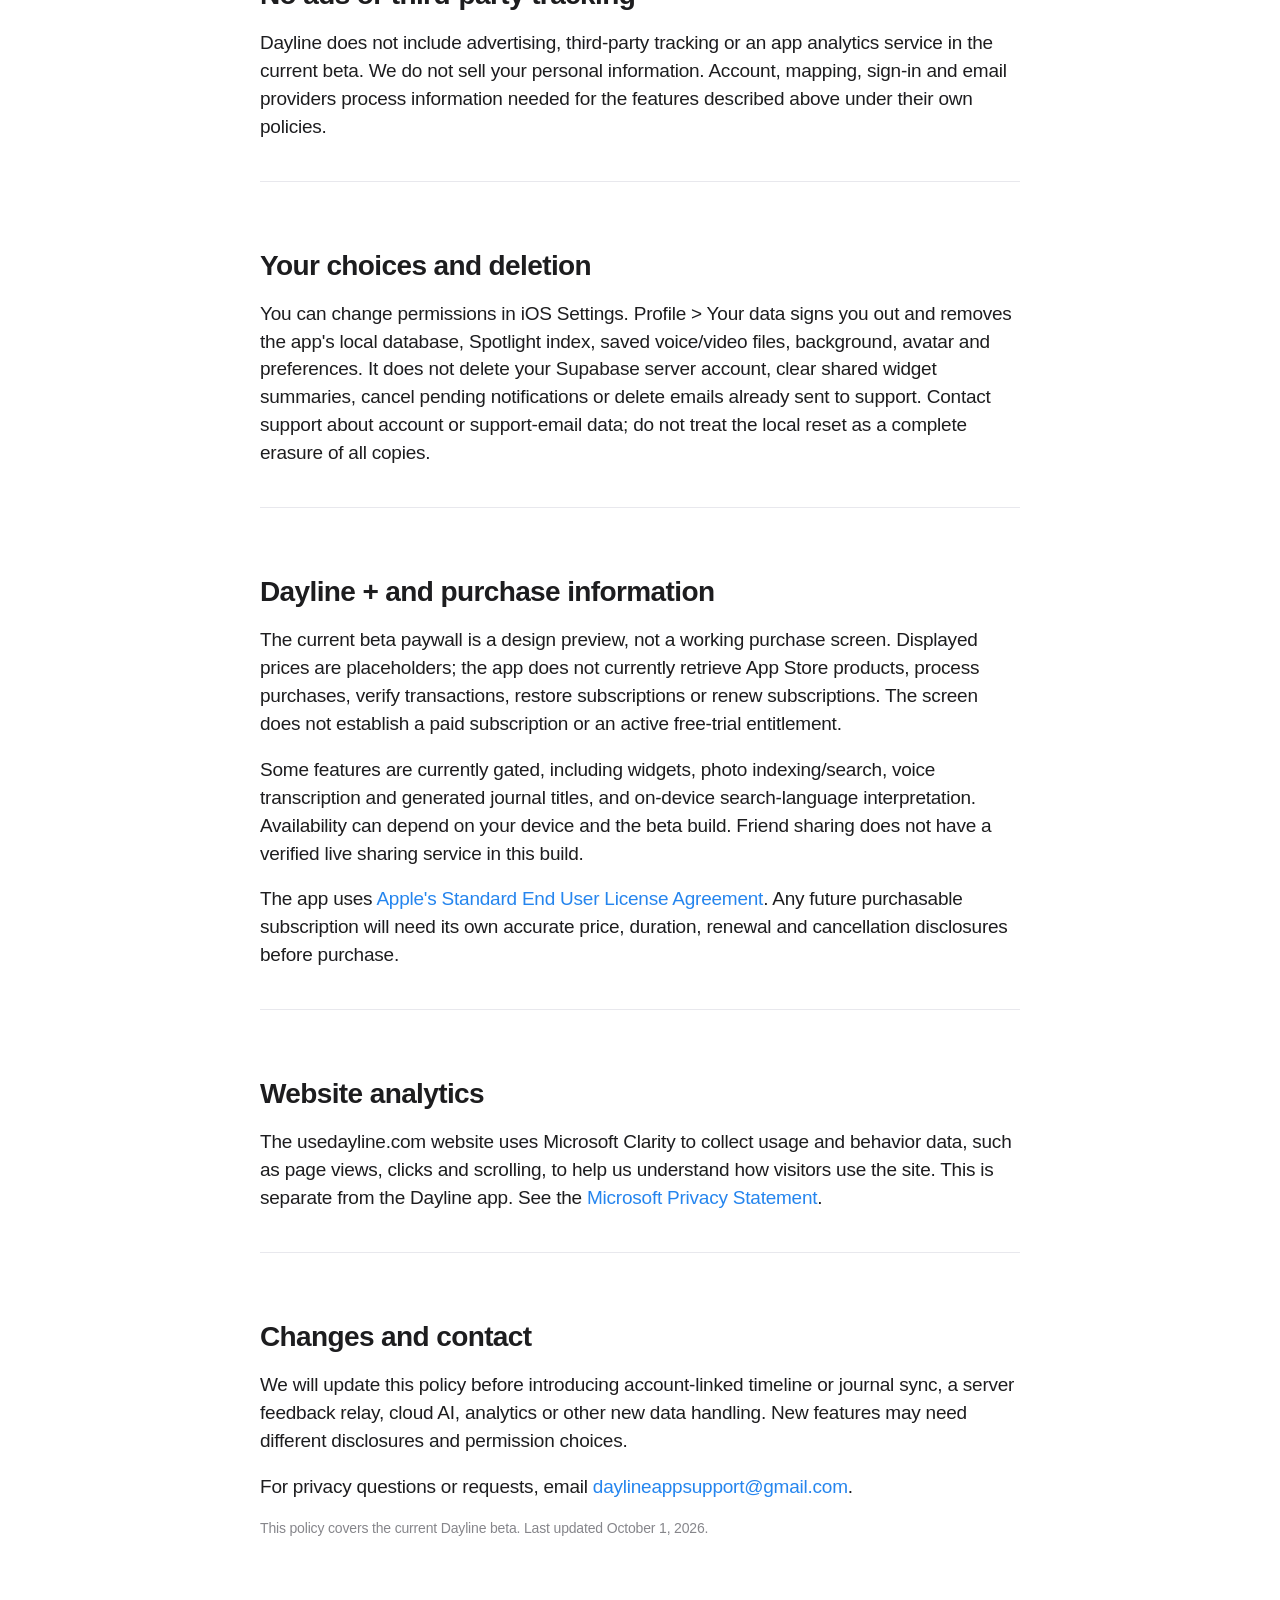
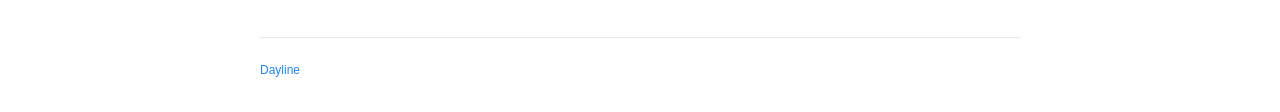
==== commit d851bf83: "Keep legacy policy copy aligned with Dayline plus naming" ====
--- a/privacy/privacy/index.html
+++ b/privacy/privacy/index.html
@@ -11,7 +11,7 @@
 <meta property="og:description" content="Read how the current Dayline beta handles local timeline and journal data, permissions, accounts, maps, support and website analytics.">
 <meta property="og:url" content="https://usedayline.com/privacy">
 <meta property="og:site_name" content="Dayline">
-</head><body><header><a class="brand" href="/">Dayline</a></header><main class="policy"><h1>Privacy policy</h1><p class="meta">Effective October 1, 2026</p><p>Dayline is a day planner and personal timeline for iPhone. This policy explains how the current beta handles your information.</p><section><h2>Information on your device</h2><p>Dayline stores your plans, journal text, recordings, videos, photo references and thumbnails, photo search words, location samples, visits, routines and day scores locally. It also stores your preferences, chosen background and avatar. The current beta does not sync your timeline or journal to a Dayline server, and CloudKit sync is not enabled.</p><p>Local summaries may be available to Dayline widgets, Siri and the iPhone's Spotlight search. Account session credentials are kept in the iPhone's Keychain. Search conversations and thumbs-up/down ratings last only for the current session; temporary search audio is deleted when you close the search.</p></section><section><h2>Local preferences and account restore</h2><p>Schedule, habits, saved places, theme and avatar are stored locally in device preferences, files or the app's shared container. The current build does not provide server-side schedule restore, iCloud sync or cross-device journal restore. These features may change in a later build, with updated disclosures before release.</p></section><section><h2>Permissions and how we use them</h2><p>You control access through iOS Settings. Dayline uses permissions for the following features:</p><ul><li>Location: builds your places, routes and routines using visits, significant movement and background location updates. Foreground location fixes also contribute after permission. Your selected recording interval is not a guarantee of exact sampling times; iOS delivery affects recording.</li><li>Photos: reads the photos you allow, including dates and saved locations, to add photos to your timeline and optionally index them for search. It stores local thumbnails and detected words. Photo analysis runs on-device in batches; cloud-only assets are skipped until locally available. A person-detection heuristic tries to skip prominent-person photos, but may make mistakes. You can also pick images for your journal, background or avatar.</li><li>Microphone and speech recognition: record journal and search voice clips only while recording. Transcription requires on-device recognition and does not fall back to remote speech recognition.</li><li>Health, motion and Reminders: reads steps, distance, workouts, motion signals for sleep/wake estimates, and reminder counts. Dayline does not write to Health or Reminders.</li><li>Contacts: reads permitted names, email addresses and phone numbers for local people selection. Contacts are not uploaded to Supabase. Notifications: schedules local reminders, not server push notifications.</li></ul></section><section><h2>AI and photo processing</h2><p>Search interpretation and voice-note titles use Apple's on-device models where available. Search may use your question and saved search terms; title generation may use a transcript. Photo classification, text recognition and face detection use Apple's Vision framework on your device. Dayline does not send these inputs to a cloud language model in this beta.</p></section><section><h2>Accounts and online services</h2><p>Accounts use Supabase for authentication identity, including your email address, account ID and sign-in provider, sessions and name/profile-complete metadata. Email verification messages are delivered through Resend; email address, name and verification-code content are processed by these providers. Apple or Google sign-in sends the required identity tokens; Google sign-in can also use an access token. Profile updates can send your full name, and account functions include email changes, session restoration and sign-out. Apple sign-in may supply your name and email; Google sign-in may supply profile information and an avatar image, which the app downloads. This account service does not receive your timeline or journal for sync in the current beta.</p><p>Maps and place features use Apple services. Coordinates, place-search text and route endpoints may be sent to Apple for maps, nearby places, reverse-geocoding, autocomplete and routes. This means location information does not always remain only on your phone. An optional Google Places opening-hours lookup can send place-search text and a location bias when used.</p></section><section><h2>Feedback and support</h2><p>Feedback opens an email draft addressed to <a href="mailto:daylineappsupport@gmail.com">daylineappsupport@gmail.com</a>. You review it and choose whether to send it through your email app. Search feedback can include a shortened question and answer in the subject. Report a Concern includes your written concern and the full question and answer. Your sending email address and anything else you include are received by support and handled by the email providers involved. Avoid including information you do not want to share.</p><p>Thumbs-up/down ratings are session-only and are not uploaded. Feedback is not sent automatically in this beta.</p></section><section><h2>No ads or third-party tracking</h2><p>Dayline does not include advertising, third-party tracking or an app analytics service in the current beta. We do not sell your personal information. Account, mapping, sign-in and email providers process information needed for the features described above under their own policies.</p></section><section><h2>Your choices and deletion</h2><p>You can change permissions in iOS Settings. Profile &gt; Your data signs you out and removes the app's local database, Spotlight index, saved voice/video files, background, avatar and preferences. It does not delete your Supabase server account, clear shared widget summaries, cancel pending notifications or delete emails already sent to support. Contact support about account or support-email data; do not treat the local reset as a complete erasure of all copies.</p></section><section><h2>Premium and purchase information</h2><p>The current beta paywall is a design preview, not a working purchase screen. Displayed prices are placeholders; the app does not currently retrieve App Store products, process purchases, verify transactions, restore subscriptions or renew subscriptions. The screen does not establish a paid subscription or an active free-trial entitlement.</p><p>Some features are currently gated, including widgets, photo indexing/search, voice transcription and generated journal titles, and on-device search-language interpretation. Availability can depend on your device and the beta build. Friend sharing does not have a verified live sharing service in this build.</p><p>The app uses <a href="https://www.apple.com/legal/internet-services/itunes/dev/stdeula/">Apple's Standard End User License Agreement</a>. Any future purchasable subscription will need its own accurate price, duration, renewal and cancellation disclosures before purchase.</p></section><section><h2>Website analytics</h2><p>The usedayline.com website uses Microsoft Clarity to collect usage and behavior data, such as page views, clicks and scrolling, to help us understand how visitors use the site. This is separate from the Dayline app. See the <a href="https://www.microsoft.com/en-us/privacy/privacystatement">Microsoft Privacy Statement</a>.</p></section><section><h2>Changes and contact</h2><p>We will update this policy before introducing account-linked timeline or journal sync, a server feedback relay, cloud AI, analytics or other new data handling. New features may need different disclosures and permission choices.</p><p>For privacy questions or requests, email <a href="mailto:daylineappsupport@gmail.com">daylineappsupport@gmail.com</a>.</p></section><p class="meta">This policy covers the current Dayline beta. Last updated October 1, 2026.</p></main><footer><a href="/">Dayline</a></footer><script>
+</head><body><header><a class="brand" href="/">Dayline</a></header><main class="policy"><h1>Privacy policy</h1><p class="meta">Effective October 1, 2026</p><p>Dayline is a day planner and personal timeline for iPhone. This policy explains how the current beta handles your information.</p><section><h2>Information on your device</h2><p>Dayline stores your plans, journal text, recordings, videos, photo references and thumbnails, photo search words, location samples, visits, routines and day scores locally. It also stores your preferences, chosen background and avatar. The current beta does not sync your timeline or journal to a Dayline server, and CloudKit sync is not enabled.</p><p>Local summaries may be available to Dayline widgets, Siri and the iPhone's Spotlight search. Account session credentials are kept in the iPhone's Keychain. Search conversations and thumbs-up/down ratings last only for the current session; temporary search audio is deleted when you close the search.</p></section><section><h2>Local preferences and account restore</h2><p>Schedule, habits, saved places, theme and avatar are stored locally in device preferences, files or the app's shared container. The current build does not provide server-side schedule restore, iCloud sync or cross-device journal restore. These features may change in a later build, with updated disclosures before release.</p></section><section><h2>Permissions and how we use them</h2><p>You control access through iOS Settings. Dayline uses permissions for the following features:</p><ul><li>Location: builds your places, routes and routines using visits, significant movement and background location updates. Foreground location fixes also contribute after permission. Your selected recording interval is not a guarantee of exact sampling times; iOS delivery affects recording.</li><li>Photos: reads the photos you allow, including dates and saved locations, to add photos to your timeline and optionally index them for search. It stores local thumbnails and detected words. Photo analysis runs on-device in batches; cloud-only assets are skipped until locally available. A person-detection heuristic tries to skip prominent-person photos, but may make mistakes. You can also pick images for your journal, background or avatar.</li><li>Microphone and speech recognition: record journal and search voice clips only while recording. Transcription requires on-device recognition and does not fall back to remote speech recognition.</li><li>Health, motion and Reminders: reads steps, distance, workouts, motion signals for sleep/wake estimates, and reminder counts. Dayline does not write to Health or Reminders.</li><li>Contacts: reads permitted names, email addresses and phone numbers for local people selection. Contacts are not uploaded to Supabase. Notifications: schedules local reminders, not server push notifications.</li></ul></section><section><h2>AI and photo processing</h2><p>Search interpretation and voice-note titles use Apple's on-device models where available. Search may use your question and saved search terms; title generation may use a transcript. Photo classification, text recognition and face detection use Apple's Vision framework on your device. Dayline does not send these inputs to a cloud language model in this beta.</p></section><section><h2>Accounts and online services</h2><p>Accounts use Supabase for authentication identity, including your email address, account ID and sign-in provider, sessions and name/profile-complete metadata. Email verification messages are delivered through Resend; email address, name and verification-code content are processed by these providers. Apple or Google sign-in sends the required identity tokens; Google sign-in can also use an access token. Profile updates can send your full name, and account functions include email changes, session restoration and sign-out. Apple sign-in may supply your name and email; Google sign-in may supply profile information and an avatar image, which the app downloads. This account service does not receive your timeline or journal for sync in the current beta.</p><p>Maps and place features use Apple services. Coordinates, place-search text and route endpoints may be sent to Apple for maps, nearby places, reverse-geocoding, autocomplete and routes. This means location information does not always remain only on your phone. An optional Google Places opening-hours lookup can send place-search text and a location bias when used.</p></section><section><h2>Feedback and support</h2><p>Feedback opens an email draft addressed to <a href="mailto:daylineappsupport@gmail.com">daylineappsupport@gmail.com</a>. You review it and choose whether to send it through your email app. Search feedback can include a shortened question and answer in the subject. Report a Concern includes your written concern and the full question and answer. Your sending email address and anything else you include are received by support and handled by the email providers involved. Avoid including information you do not want to share.</p><p>Thumbs-up/down ratings are session-only and are not uploaded. Feedback is not sent automatically in this beta.</p></section><section><h2>No ads or third-party tracking</h2><p>Dayline does not include advertising, third-party tracking or an app analytics service in the current beta. We do not sell your personal information. Account, mapping, sign-in and email providers process information needed for the features described above under their own policies.</p></section><section><h2>Your choices and deletion</h2><p>You can change permissions in iOS Settings. Profile &gt; Your data signs you out and removes the app's local database, Spotlight index, saved voice/video files, background, avatar and preferences. It does not delete your Supabase server account, clear shared widget summaries, cancel pending notifications or delete emails already sent to support. Contact support about account or support-email data; do not treat the local reset as a complete erasure of all copies.</p></section><section><h2>Dayline + and purchase information</h2><p>The current beta paywall is a design preview, not a working purchase screen. Displayed prices are placeholders; the app does not currently retrieve App Store products, process purchases, verify transactions, restore subscriptions or renew subscriptions. The screen does not establish a paid subscription or an active free-trial entitlement.</p><p>Some features are currently gated, including widgets, photo indexing/search, voice transcription and generated journal titles, and on-device search-language interpretation. Availability can depend on your device and the beta build. Friend sharing does not have a verified live sharing service in this build.</p><p>The app uses <a href="https://www.apple.com/legal/internet-services/itunes/dev/stdeula/">Apple's Standard End User License Agreement</a>. Any future purchasable subscription will need its own accurate price, duration, renewal and cancellation disclosures before purchase.</p></section><section><h2>Website analytics</h2><p>The usedayline.com website uses Microsoft Clarity to collect usage and behavior data, such as page views, clicks and scrolling, to help us understand how visitors use the site. This is separate from the Dayline app. See the <a href="https://www.microsoft.com/en-us/privacy/privacystatement">Microsoft Privacy Statement</a>.</p></section><section><h2>Changes and contact</h2><p>We will update this policy before introducing account-linked timeline or journal sync, a server feedback relay, cloud AI, analytics or other new data handling. New features may need different disclosures and permission choices.</p><p>For privacy questions or requests, email <a href="mailto:daylineappsupport@gmail.com">daylineappsupport@gmail.com</a>.</p></section><p class="meta">This policy covers the current Dayline beta. Last updated October 1, 2026.</p></main><footer><a href="/">Dayline</a></footer><script>
 (()=>{
  let leaving=false,departure=null;
  document.addEventListener('click',event=>{
--- a/style.css
+++ b/style.css
@@ -15,5 +15,5 @@
 footer{padding:24px 0 32px;border-top:1px solid var(--line);color:var(--secondary);font-size:12px}
 @media(max-width:600px){.policy{padding:54px 0 64px}.policy h1{font-size:44px}.policy h2{font-size:25px;margin-top:44px}.policy p,.policy li{font-size:17px;line-height:1.47}}
 @media(prefers-color-scheme:dark){:root{--bg:#000;--text:#f5f5f7;--secondary:#86868b;--line:#29292c;--accent:#2997ff}}
-.policy h1,.policy h2{text-align:center;text-wrap:balance;max-width:620px;margin-left:auto;margin-right:auto}
+.policy h1,.policy h2{text-align:left;text-wrap:wrap;max-width:none;margin-left:0;margin-right:0}
 .policy section{padding-top:16px;margin-top:40px;border-top:1px solid var(--line)}
